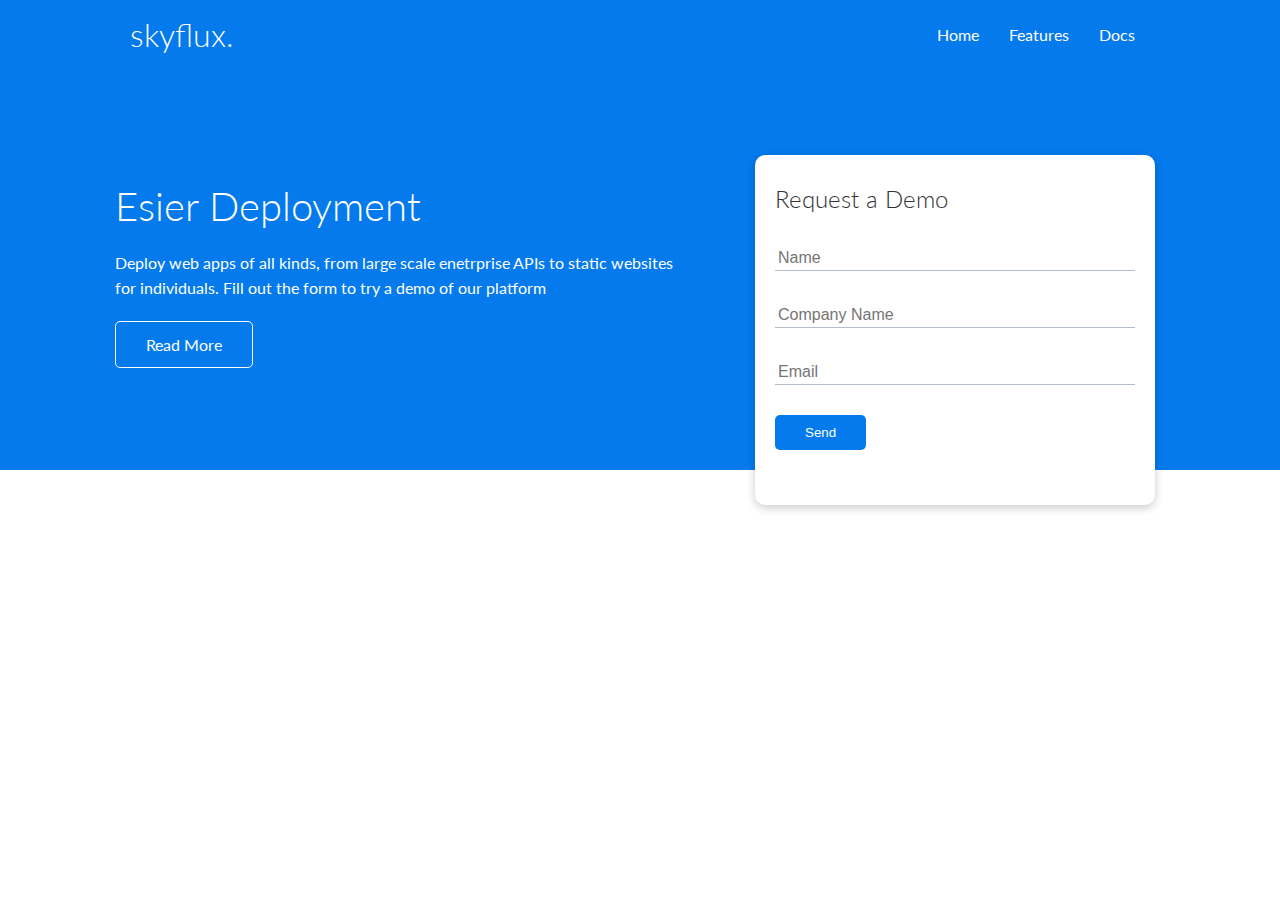
==== index.html @ a251e5e6 "Button style" ====
<!DOCTYPE html>
<html lang="en">
<head>
    <meta charset="UTF-8">
    <meta name="viewport" content="width=device-width, initial-scale=1.0">
    <link rel="stylesheet" href="https://cdnjs.cloudflare.com/ajax/libs/font-awesome/5.15.1/css/all.min.css" integrity="sha512-+4zCK9k+qNFUR5X+cKL9EIR+ZOhtIloNl9GIKS57V1MyNsYpYcUrUeQc9vNfzsWfV28IaLL3i96P9sdNyeRssA==" crossorigin="anonymous" />
    <link rel="stylesheet" href="css/style.css">
    <title>skyflux | Cloud Hosting For Everyone</title>
</head>
<body>
    <!-- Navbar -->
    <div class="navbar">
        <div class="container flex">
            <h1 class="logo">skyflux.</h1>
            <nav>
                <ul>
                    <li><a href="index.html">Home</a>
                    <li><a href="features.html">Features</a>
                    <li><a href="docs.html">Docs</a>
                    </li>
                </ul>
            </nav>
        </div>
    </div>

    <!-- Showcase -->

    <section class="showcase">
        <div class="container grid">
            <div class="showcase-text">
                <h1>Esier Deployment</h1>
                <p>Deploy web apps of all kinds, from large scale enetrprise APIs to static websites for individuals. Fill out the form to try a demo of our platform</p>
                <a href="features.html" class="btn btn-outline">Read More</a>
            </div>

        <div class="showcase-form card">
            <h2>Request a Demo</h2>
            <form>
                <div class="form-control">
                    <input type="text" name="name" placeholder="Name" required>
                </div>
                <div class="form-control">
                    <input type="text" name="company" placeholder="Company Name" required>
                </div>
                <div class="form-control">
                    <input type="text" name="email" placeholder="Email" required>
                </div>
                <input type="submit" value="Send" class="btn btn-primary">
            </form>
        </div>
    </div>
    </section>

</body>
</html>
---- css/style.css ----
@import url('https://fonts.googleapis.com/css2?family=Lato:wght@300&display=swap');

:root {
    --primary-color: #047aed;
}


* {
    box-sizing: border-box;
    padding: 0; 
    margin: 0;
}

body {
    font-family: 'lato', sans-serif;
    color: #333;
    line-height: 1.6;
}

li {
    list-style: none;
}

a {
    text-decoration: none;
    color: #333;
}

h1, h2 {
    font-weight: 300;
    line-height: 1.2;
    margin: 10px 0;
}

p {
    margin: 10px 0;
}
/* Navbar */
img {
    width: 100%;
}

.navbar {
    background-color: var(--primary-color);
    color: #fff;
    height: 70px;
}

.navbar ul {
    display: flex;
}

.navbar a {
    color: #fff;
    padding: 10px;
    margin: 0 5px;
}

.navbar a:hover {
    border-bottom: 2px #fff solid;
}

.navbar .flex {
    justify-content: space-between;
}

/* Showcase */
.showcase {
    height: 400px;
    background-color: var(--primary-color);
    color: #fff;
    position: relative;
}

.showcase h1 {
    font-size: 40px;
}

.showcase p {
    margin: 20px 0;
}

.showcase .grid {
    overflow: visible;
    grid-template-columns: 55% 45%;
    gap: 30px;
}

.showcase-form {
    position: relative;
    top: 60px;
    height: 350px;
    width: 400px;
    padding: 40px;
    z-index: 100;
    justify-self: flex-end;
}

.showcase-form .form-control {
    margin: 30px 0;
}

.showcase-form input[type='text'],
.showcase-form input[type='email'] {
    border: 0;
    border-bottom: 1px solid #b4becb;
    width: 100%;
    padding: 3px;
    font-size: 16px;
}

.showcase-form input:focus {
    outline: none;
}

/* Utilities */
.container {
    max-width: 1100px;
    margin: 0 auto;
    overflow: auto;
    padding: 0 40px;
}

.card {
    background-color: #fff;
    color: #333;
    border-radius: 10px;
    box-shadow: 0 3px 10px rgba(0,0,0, 0.2);
    padding: 20px;
    margin: 10px;
}

.btn {
    display: inline-block;
    padding: 10px 30px;
    cursor: pointer;
    background: var(--primary-color);
    color: #fff;
    border: none;
    border-radius: 5px;
}

.btn-outline {
    background-color: transparent;
    border: 1px #fff solid;
}

.btn:hover {
    transform:  scale(0.98);
}

.flex {
    display: flex;    
    justify-content: center;
    align-items: center;
    height: 100%;
}

.grid {
    display: grid;
    grid-template-columns: repeat(2, 1fr);
    gap: 20px;
    justify-content: center;
    align-items: center;
    height: 100% ;
}
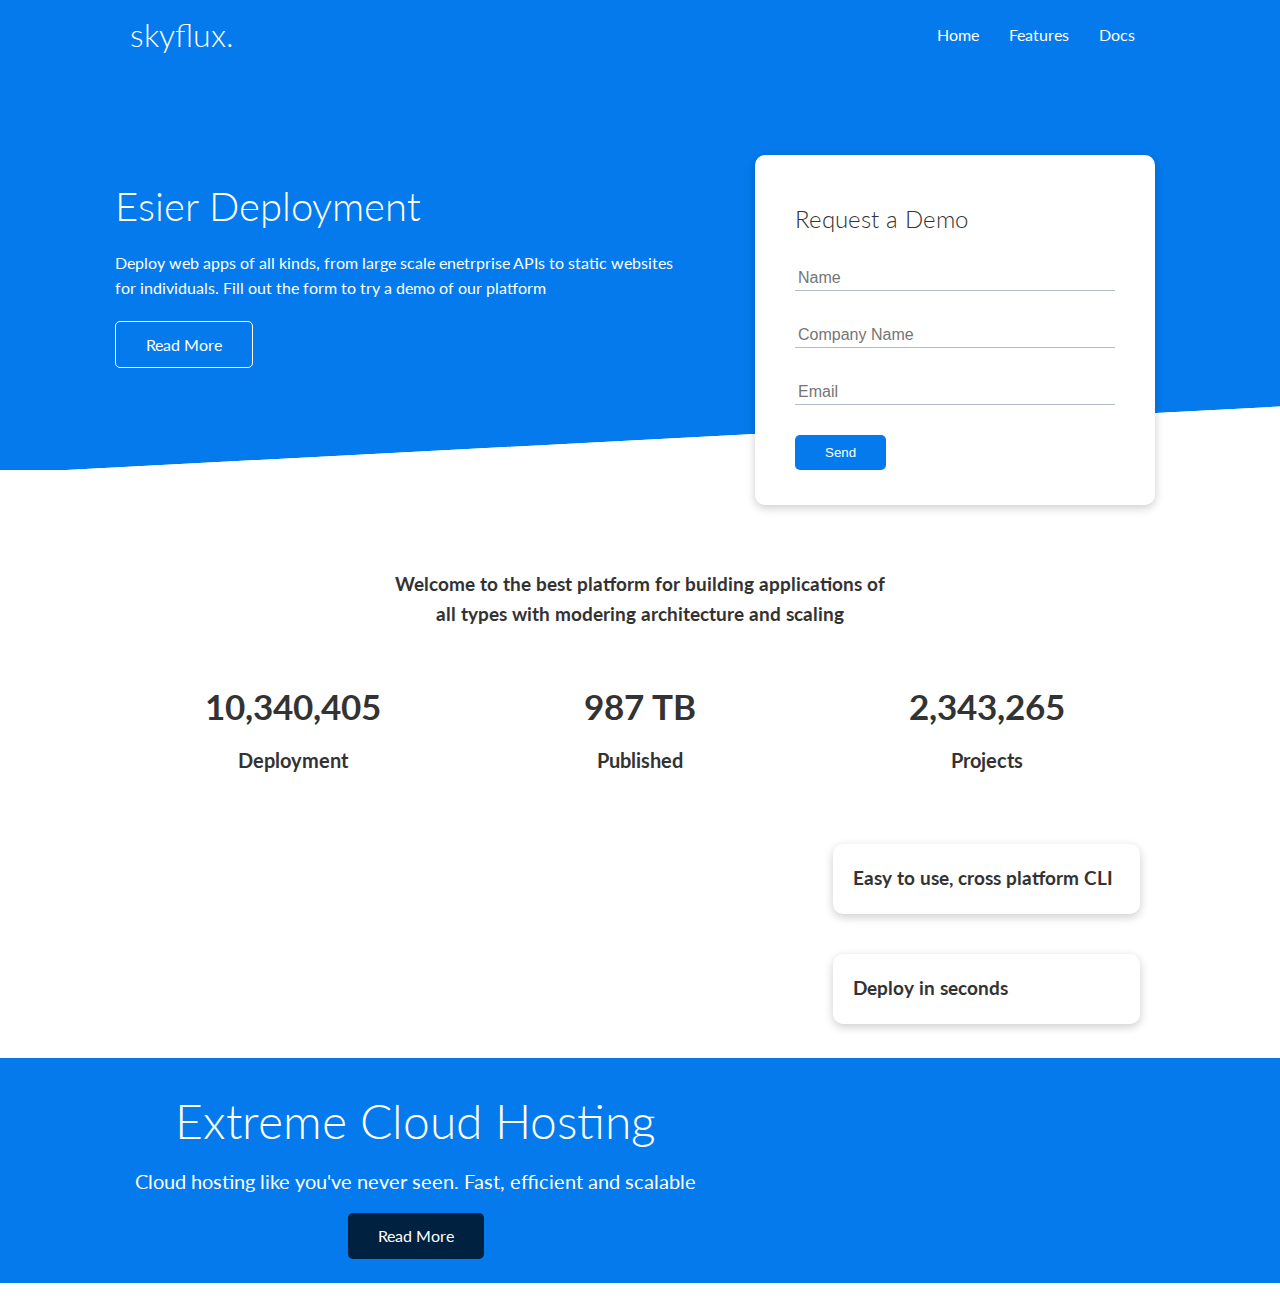
==== commit b4db318f: "Expad frameworks, sizes and button styles" ====
--- a/index.html
+++ b/index.html
@@ -4,6 +4,7 @@
     <meta charset="UTF-8">
     <meta name="viewport" content="width=device-width, initial-scale=1.0">
     <link rel="stylesheet" href="https://cdnjs.cloudflare.com/ajax/libs/font-awesome/5.15.1/css/all.min.css" integrity="sha512-+4zCK9k+qNFUR5X+cKL9EIR+ZOhtIloNl9GIKS57V1MyNsYpYcUrUeQc9vNfzsWfV28IaLL3i96P9sdNyeRssA==" crossorigin="anonymous" />
+    <link rel="stylesheet" href="css/utilities.css">
     <link rel="stylesheet" href="css/style.css">
     <title>skyflux | Cloud Hosting For Everyone</title>
 </head>
@@ -51,5 +52,60 @@
     </div>
     </section>
 
+    <!-- Stats -->
+
+    <section class="stats">
+        <div class="container">
+            <h3 class="stats-heading text-center my-1">
+                Welcome to the best platform for building applications of all types with modering architecture and scaling
+            </h3>
+
+            <div class="grid grid-3 text-center my-4">
+                <div>
+                    <i class="fas fa-server fa-3x"></i>
+                    <h3>10,340,405</h3>
+                    <p class="text-secondary">Deployment</p>
+                </div>
+                <div>
+                    <i class="fas fa-upload fa-3x"></i>
+                    <h3>987 TB</h3>
+                    <p class="text-secondary">Published</p>
+                </div>
+                <div>
+                    <i class="fas fa-project-diagram fa-3x"></i>
+                    <h3>2,343,265</h3>
+                    <p class="text-secondary">Projects</p>
+                </div>
+            </div>
+        </div>
+    </section>
+
+    <!-- Cli -->
+    <section class="cli">
+        <div class="container grid">
+            <img src="images/cli.png" alt="">
+            <div class="card">
+                <h3>Easy to use, cross platform CLI</h3>
+            </div>
+            <div class="card">
+                <h3>Deploy in seconds</h3>
+            </div>
+        </div>
+    </section>
+
+    <!-- Cloud -->
+
+    <section class="cloud bg-primary my-2 py-2">
+        <div class="container grid">
+            <div class="text-center">
+                <h2 class="lg">Extreme Cloud Hosting</h2>
+                <p class="lead my-1">Cloud hosting like you've never seen. Fast, efficient and scalable</p>
+                <a href="features.html" class="btn btn-dark">Read More</a>
+            </div>
+            <img src="images/cloud.png" alt="">
+        </div>
+
+    </section>
+
 </body>
 </html>--- a/css/utilities.css
+++ b/css/utilities.css
@@ -0,0 +1,191 @@
+.container {
+    max-width: 1100px;
+    margin: 0 auto;
+    overflow: auto;
+    padding: 0 40px;
+}
+
+.card {
+    background-color: #fff;
+    color: #333;
+    border-radius: 10px;
+    box-shadow: 0 3px 10px rgba(0,0,0, 0.2);
+    padding: 20px;
+    margin: 10px;
+}
+
+.btn {
+    display: inline-block;
+    padding: 10px 30px;
+    cursor: pointer;
+    background: var(--primary-color);
+    color: #fff;
+    border: none;
+    border-radius: 5px;
+}
+
+.btn-outline {
+    background-color: transparent;
+    border: 1px #fff solid;
+}
+
+.btn:hover {
+    transform:  scale(0.98);
+}
+
+/* Backgrounds & colored buttons */
+.bg-primary,
+.btn-primary {
+    background-color: var(--primary-color);
+    color: #fff;
+}
+
+.bg-secondary,
+.btn-secondary {
+    background-color: var(--secondary-color);
+    color: #fff;
+}
+
+.bg-dark,
+.btn-dark {
+    background-color: var(--dark-color);
+    color: #fff;
+}
+
+.bg-light,
+.btn-light {
+    background-color: var(--light-color);
+    color: #333;
+}
+
+/* Text sizes */
+.lead {
+    font-size: 20px;
+}
+
+.sm {
+    font-size: 1rem;
+}
+
+.md {
+    font-size: 2rem;
+}
+
+.lg {
+    font-size: 3rem;
+}
+
+.xl {
+    font-size: 4rem;
+}
+
+
+
+.text-center {
+    text-align: center;
+}
+
+
+.flex {
+    display: flex;    
+    justify-content: center;
+    align-items: center;
+    height: 100%;
+}
+
+.grid {
+    display: grid;
+    grid-template-columns: repeat(2, 1fr);
+    gap: 20px;
+    justify-content: center;
+    align-items: center;
+    height: 100% ;
+}
+
+.grid-3 {
+    grid-template-columns: repeat(3, 1fr); 
+}
+
+/* Margin */
+
+.my-1 {
+    margin: 1rem 0;
+}
+
+.my-2 {
+    margin: 1.5rem 0;
+}
+
+.my-3 {
+    margin: 2rem 0;
+}
+
+.my-4 {
+    margin: 3rem 0;
+}
+
+.my-5 {
+    margin: 4rem 0;
+}
+
+.m-1 {
+    margin: 1rem;
+}
+
+.m-2 {
+    margin: 1.5rem;
+}
+
+.m-3 {
+    margin: 2rem;
+}
+
+.m-4 {
+    margin: 3rem;
+}
+
+.m-5 {
+    margin: 4rem;
+}
+
+/* Padding */
+
+.py-1 {
+    padding: 1rem 0;
+}
+
+.py-2 {
+    padding: 1.5rem 0;
+}
+
+.py-3 {
+    padding: 2rem 0;
+}
+
+.py-4 {
+    padding: 3rem 0;
+}
+
+.py-5 {
+    padding: 4rem 0;
+}
+
+.p-1 {
+    padding: 1rem;
+}
+
+.p-2 {
+    padding: 1.5rem;
+}
+
+.p-3 {
+    padding: 2rem;
+}
+
+.p-4 {
+    padding: 3rem;
+}
+
+.p-5 {
+    padding: 4rem;
+}
--- a/css/style.css
+++ b/css/style.css
@@ -2,6 +2,9 @@
 
 :root {
     --primary-color: #047aed;
+    --secondary-color: #1c3fa8;
+    --dark-color: #002240;
+    --light-color: #f4f4f4;
 }
 
 
@@ -60,6 +63,13 @@
     border-bottom: 2px #fff solid;
 }
 
+/* Backgrounds & colored buttons */
+.bg-primary,
+.btn-primary {
+    background-color: var(--primary-color);
+    color: #fff;
+}
+
 .navbar .flex {
     justify-content: space-between;
 }
@@ -113,54 +123,54 @@
     outline: none;
 }
 
-/* Utilities */
-.container {
-    max-width: 1100px;
-    margin: 0 auto;
-    overflow: auto;
-    padding: 0 40px;
+.showcase::before,
+.showcase::after {
+    content: '';
+    position: absolute;
+    height: 100px;
+    bottom: -70px;
+    right: 0;
+    left: 0;
+    background-color: #fff;
+    transform: skewY(-3deg);
+    -webkit-transform: skewY(-3deg); 
+    -moz-transform: skewY(-3deg);
+    -ms-transform: skewY(-3deg);
 }
 
-.card {
-    background-color: #fff;
-    color: #333;
-    border-radius: 10px;
-    box-shadow: 0 3px 10px rgba(0,0,0, 0.2);
-    padding: 20px;
-    margin: 10px;
+/* Stats */
+.stats {
+    padding-top: 100px;
 }
 
-.btn {
-    display: inline-block;
-    padding: 10px 30px;
-    cursor: pointer;
-    background: var(--primary-color);
-    color: #fff;
-    border: none;
-    border-radius: 5px;
+
+.stats-heading {
+    max-width: 500px;
+    margin: auto;
 }
 
-.btn-outline {
-    background-color: transparent;
-    border: 1px #fff solid;
+.stats .grid h3 {
+    font-size: 35px;
 }
 
-.btn:hover {
-    transform:  scale(0.98);
+.stats .grid p {
+    font-size: 20px;
+    font-weight: bold;
 }
 
-.flex {
-    display: flex;    
-    justify-content: center;
-    align-items: center;
-    height: 100%;
+/* Cli */
+
+.cli .grid {
+    grid-template-columns: repeat(3,1fr);
+    grid-template-rows: repeat(2, 1fr );
 }
 
-.grid {
-    display: grid;
-    grid-template-columns: repeat(2, 1fr);
-    gap: 20px;
-    justify-content: center;
-    align-items: center;
-    height: 100% ;
+.cli .grid > *:first-child {
+    grid-column: 1 / span 2;
+    grid-row: 1 / span 2;
+}
+
+/* Cloud */
+.cloud .grid {
+    grid-template-columns: 4fr 3fr;
 }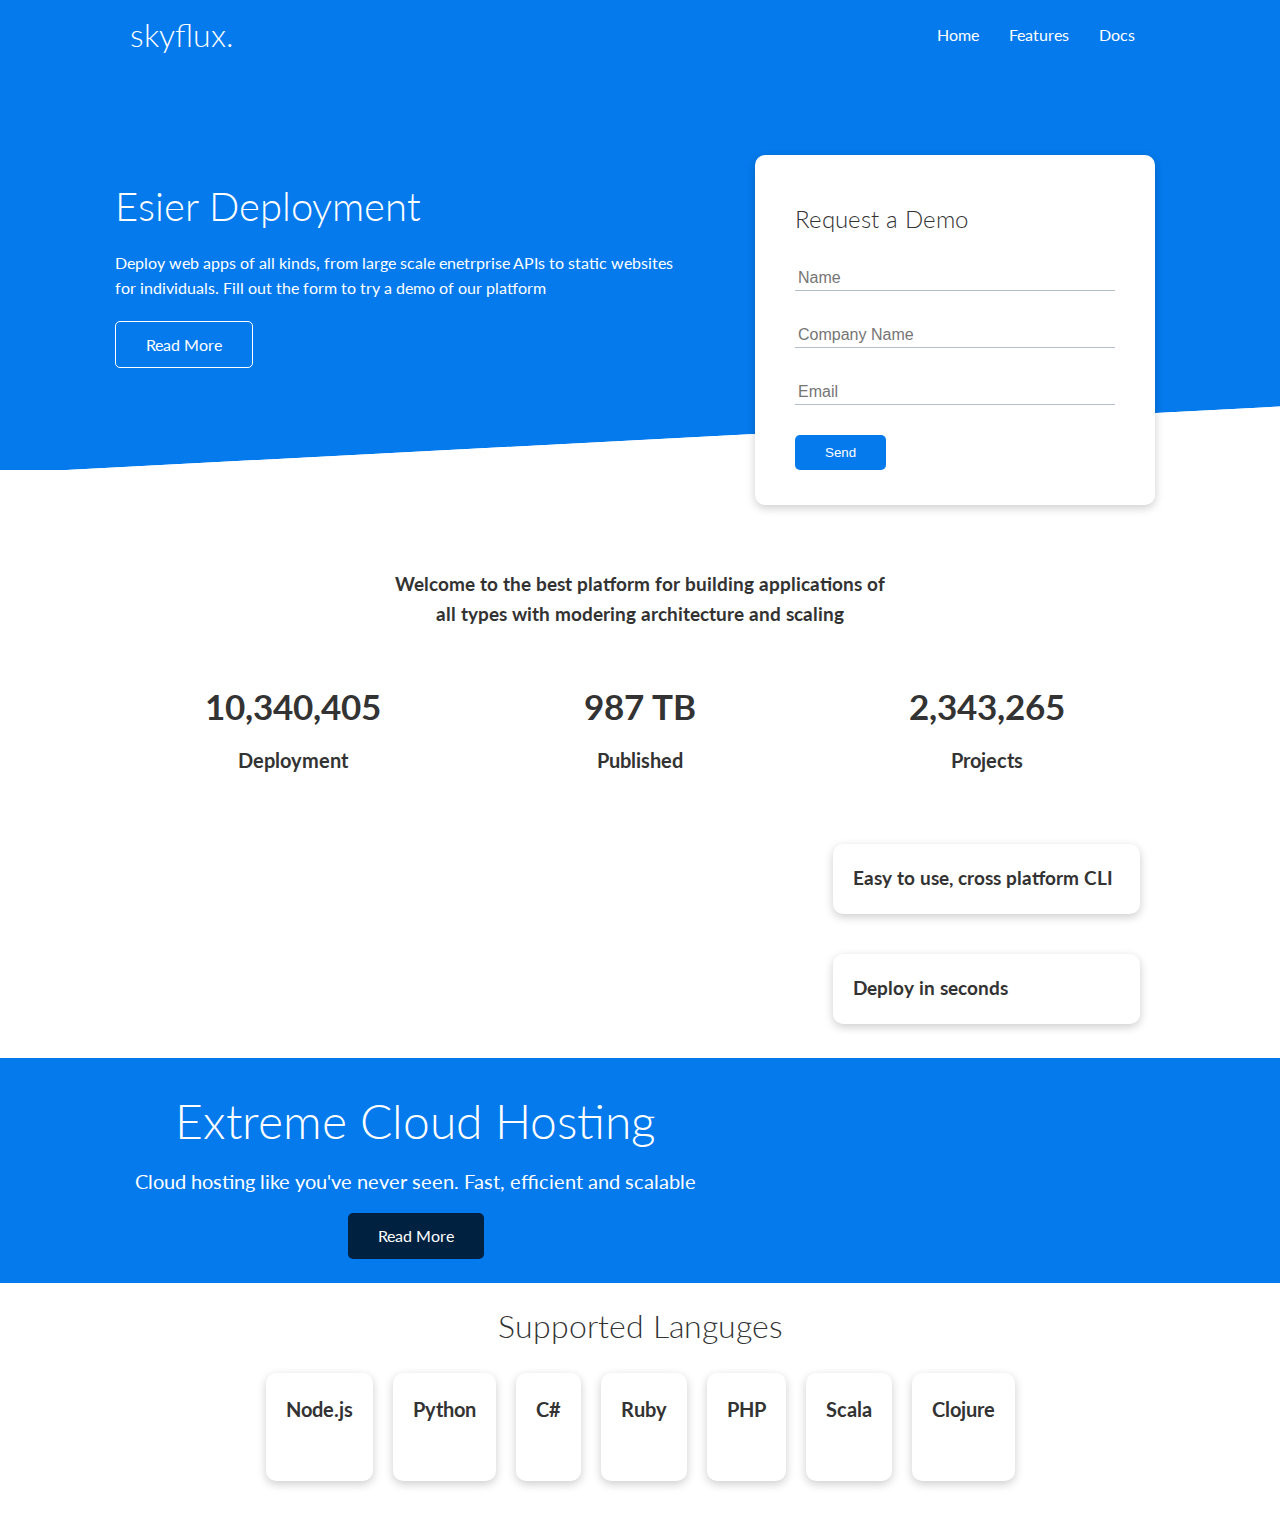
==== commit 06126ed4: "Add language section" ====
--- a/index.html
+++ b/index.html
@@ -94,7 +94,6 @@
     </section>
 
     <!-- Cloud -->
-
     <section class="cloud bg-primary my-2 py-2">
         <div class="container grid">
             <div class="text-center">
@@ -104,8 +103,43 @@
             </div>
             <img src="images/cloud.png" alt="">
         </div>
-
     </section>
 
+    <!-- Languages -->
+    <section class="languages">
+        <h2 class="md text-center my-y2">
+            Supported Languges
+        </h2>
+        <div class="container flex">
+            <div class="card">
+                <h4>Node.js</h4>
+                <img src="images/logos/node.png" alt="">
+            </div>
+            <div class="card">
+                <h4>Python</h4>
+                <img src="images/logos/python.png" alt="">
+            </div>
+             <div class="card">
+                <h4>C#</h4>
+                <img src="images/logos/csharp.png" alt="">
+            </div>
+             <div class="card">
+                <h4>Ruby</h4>
+                <img src="images/logos/ruby.png" alt="">
+            </div>
+            <div class="card">
+                <h4>PHP</h4>
+                <img src="images/logos/php.png" alt="">
+             </div>
+            <div class="card">
+                <h4>Scala</h4>
+                <img src="images/logos/scala.png" alt="">
+            </div>
+            <div class="card">
+                <h4>Clojure</h4>
+                <img src="images/logos/clojure.png" alt="">
+            </div>
+        </div>
+    </section>
 </body>
 </html>--- a/css/style.css
+++ b/css/style.css
@@ -61,13 +61,6 @@
 
 .navbar a:hover {
     border-bottom: 2px #fff solid;
-}
-
-/* Backgrounds & colored buttons */
-.bg-primary,
-.btn-primary {
-    background-color: var(--primary-color);
-    color: #fff;
 }
 
 .navbar .flex {
@@ -173,4 +166,24 @@
 /* Cloud */
 .cloud .grid {
     grid-template-columns: 4fr 3fr;
+}
+
+/* Languages */
+
+.languages .flex {
+    flex-wrap: wrap;
+}
+.languages .card {
+    text-align: center;
+    margin: 18px 10px 40px;
+    transition: transform 100ms ease-in;
+}
+
+.languages .card h4 {
+    font-size:20px;
+    margin-bottom: 10px;
+}
+
+.languages .card:hover {
+    transform: translateY(-15px);
 }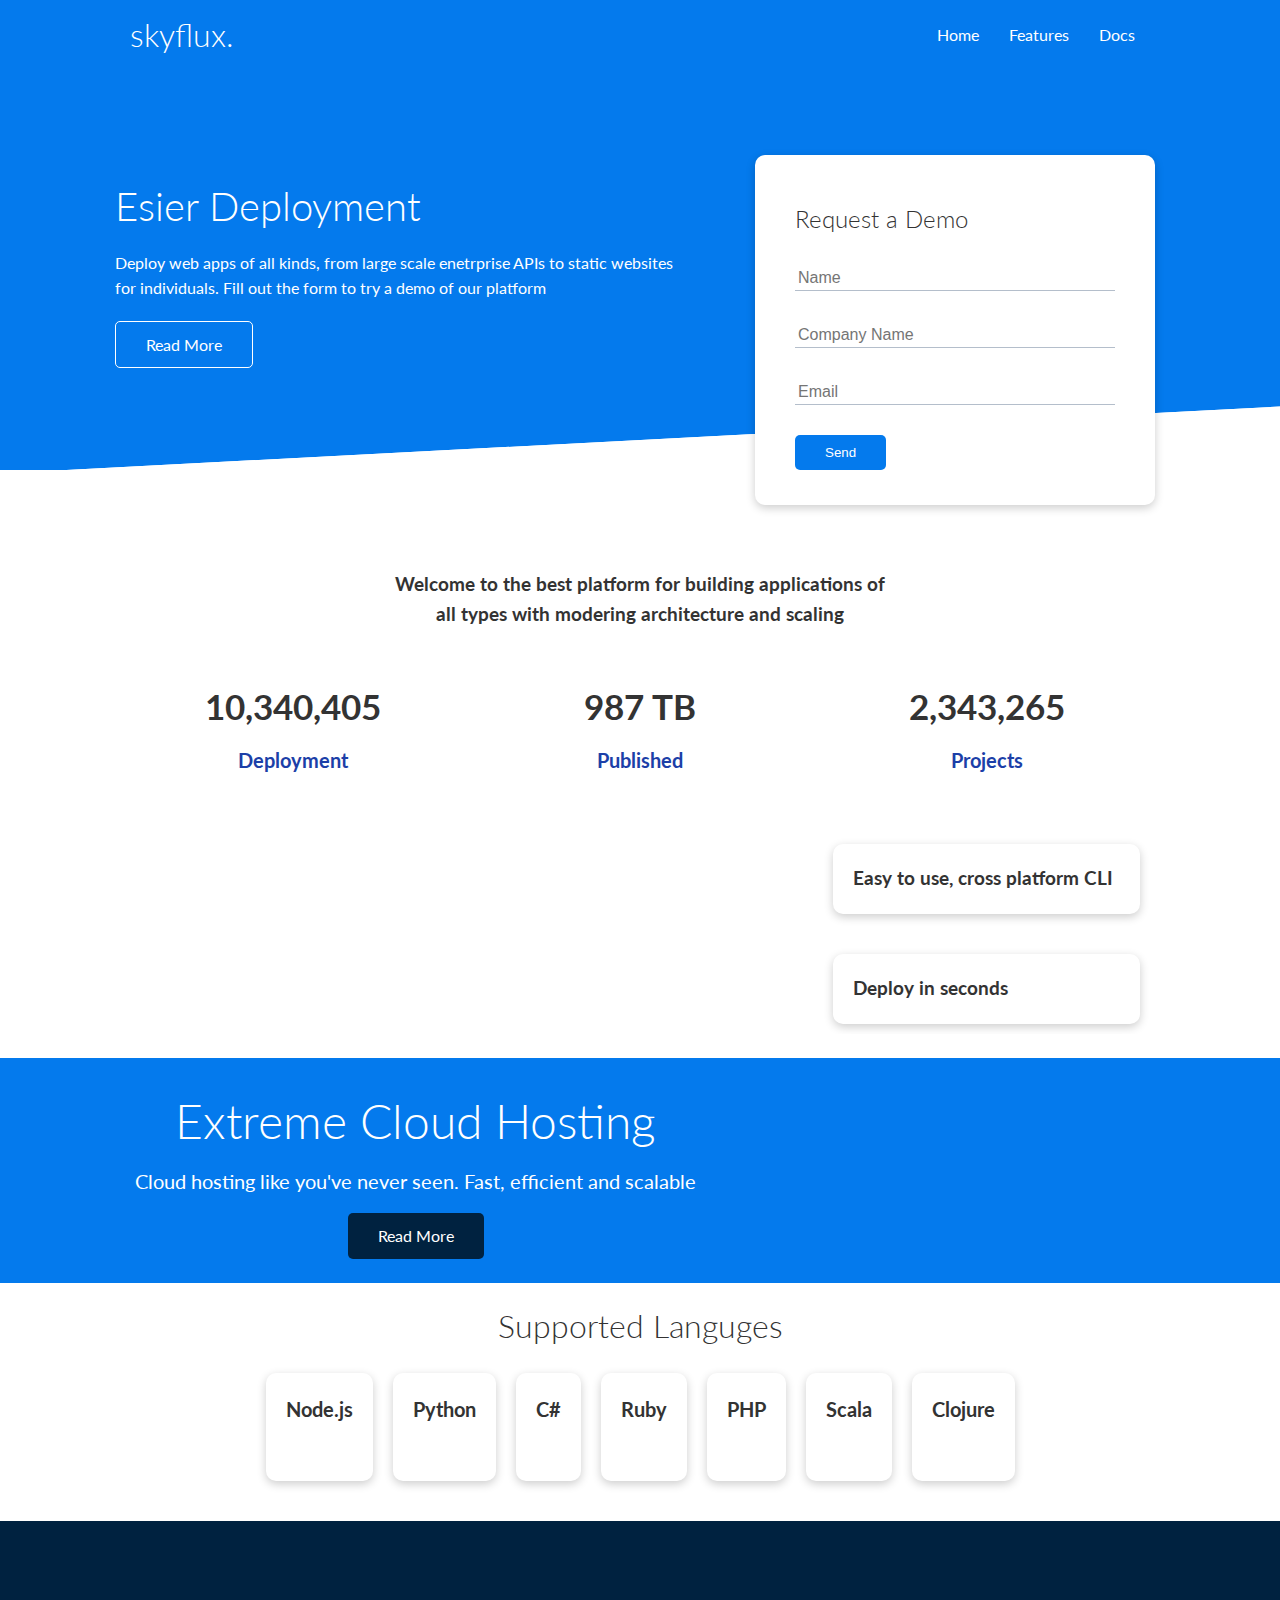
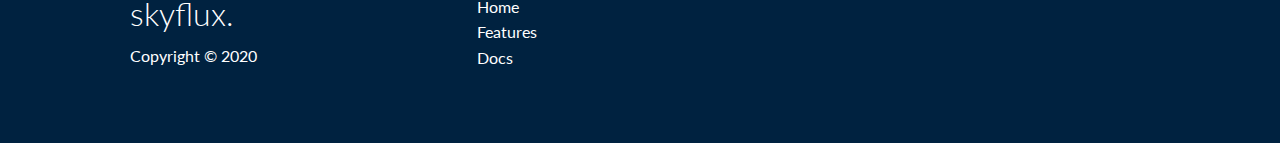
==== commit 74afd868: "Merge pull request #3 from rusldev/main-final" ====
--- a/index.html
+++ b/index.html
@@ -141,5 +141,35 @@
             </div>
         </div>
     </section>
+
+    <!-- Footer -->
+    <footer class="footer bg-dark py-5">
+        <div class="container grid grid-3">
+            <div>
+                <h1>skyflux.                 
+                </h1>
+                <p>Copyright &copy; 2020</p>
+            </div>
+            <nav>
+                <ul>
+                    <li>
+                        <a href="index.html">Home</a>
+                    </li>
+                    <li>
+                        <a href="features.html">Features</a>
+                    </li>
+                    <li>
+                        <a href="docs.html">Docs</a>
+                    </li>
+                </ul>
+            </nav>
+            <div class="social">
+                <a href="#"><i class="fab fa-github fa-2x"></i></a>
+                <a href="#"><i class="fab fa-facebook fa-2x"></i></a>
+                <a href="#"><i class="fab fa-instagram fa-2x"></i></a>
+                <a href="#"><i class="fab fa-twitter fa-2x"></i></a>
+            </div>
+        </div>
+    </footer>
 </body>
 </html>--- a/css/utilities.css
+++ b/css/utilities.css
@@ -58,6 +58,33 @@
     color: #333;
 }
 
+.bg-primary a,
+.btn-primary a,
+.bg-secondary a,
+.btn-secondary a,
+.bg-dark a,
+.btn-dark a {
+color: #fff;
+}
+
+/* Text colors */
+.text-primary {
+    color: var(--primary-color);
+}
+
+.text-secondary {
+    color: var(--secondary-color);
+}
+
+.text-dark {
+    color: var(--dark-color);
+}
+
+.text-light {
+    color: var(--light-color);
+}
+
+
 /* Text sizes */
 .lead {
     font-size: 20px;
@@ -85,6 +112,27 @@
     text-align: center;
 }
 
+/* Alert */
+.alert {
+    background-color: var(--light-color);
+    padding: 10px 20px;
+    font-weight: bold;
+    margin-bottom: 15px 0;
+}
+
+.alert i {
+    margin-right: 10px;
+}
+
+.alert-success {
+    background-color: var(--success-color);
+    color: #fff;
+}
+
+.alert-error {
+    background-color: var(--error-color);
+    color: #fff;
+}
 
 .flex {
     display: flex;    
--- a/css/style.css
+++ b/css/style.css
@@ -5,6 +5,8 @@
     --secondary-color: #1c3fa8;
     --dark-color: #002240;
     --light-color: #f4f4f4;
+    --success-color: #5cb85c;
+    --error-color: #d9534f;
 }
 
 
@@ -41,6 +43,12 @@
 /* Navbar */
 img {
     width: 100%;
+}
+
+code, pre {
+    background: #333 ;
+    color: #fff;
+    padding: 10px;
 }
 
 .navbar {
@@ -186,4 +194,120 @@
 
 .languages .card:hover {
     transform: translateY(-15px);
+}
+
+/* Features */
+
+.features-head img, .docs-head img {
+    width: 200px;
+    justify-self: flex-end;
+}
+
+.features-sub-head img {
+    width: 300px;
+    justify-self: flex-end;
+}
+
+.features-main .card > i {
+    margin-right: 20px;
+
+}
+
+.features-main .grid {
+    padding: 30px;
+}
+
+.features-main .grid > *:first-child{
+    grid-column: 1 / span 3;
+}
+
+.features-main .grid > *:nth-child(2){
+    grid-column: 1 / span 2;
+}
+
+/* Docs */
+.docs-main h3 {
+    margin: 20px 0;
+}
+
+.docs-main .grid {
+    grid-template-columns: 1fr 2fr;
+    align-items: flex-start;
+}
+
+.docs-main nav li {
+    font-size: 17px;
+    border-bottom: 5px;
+    margin-bottom: 5px;
+    border-bottom: 1px #ccc solid;
+}
+.docs-main a:hover {
+    font-weight: bold;
+}
+/* Footer */
+
+.footer .social a {
+    margin: 0 10px;
+}
+
+/* Tablets and under */
+@media (max-width: 768px) {
+    .grid,
+    .showcase .grid,
+    .stats .grid,
+    .cli .grid,
+    .cloud, .grid,
+    .features-main .grid,
+    .docs-main .grid {
+        grid-template-columns: 1fr;
+        grid-template-rows: 1fr;
+    }
+
+    .showcase {
+        height: auto;
+    }
+
+    .showcase-text {
+        text-align: center;
+        margin-top: 40px;
+    }
+
+    .showcase-form {
+        justify-self: center;
+        margin: auto;
+    }
+    .cli .grid > *:first-child {
+        grid-column: 1;
+        grid-row: 1a;
+    }
+    .features-head,
+    .features-sub-head,
+    .docs-head {
+        text-align: center;
+    }
+    .features-head img,
+    .features-sub-head img,
+    .docs-head img {
+        justify-self: center;
+    }
+    .features-main .grid >*:first-child,
+    .features-main .grid >*:nth-child(2) {
+        grid-column: 1;
+    }
+}
+
+/* Mobile */
+@media(max-width: 500px) {
+    .navbar {
+        height: 110px;
+    }
+
+    .navbar .flex {
+        flex-direction: column;
+    }
+
+    .navbar ul {
+        padding: 10px;
+        background-color: rgba(0, 0, 0, 0.1);
+    }
 }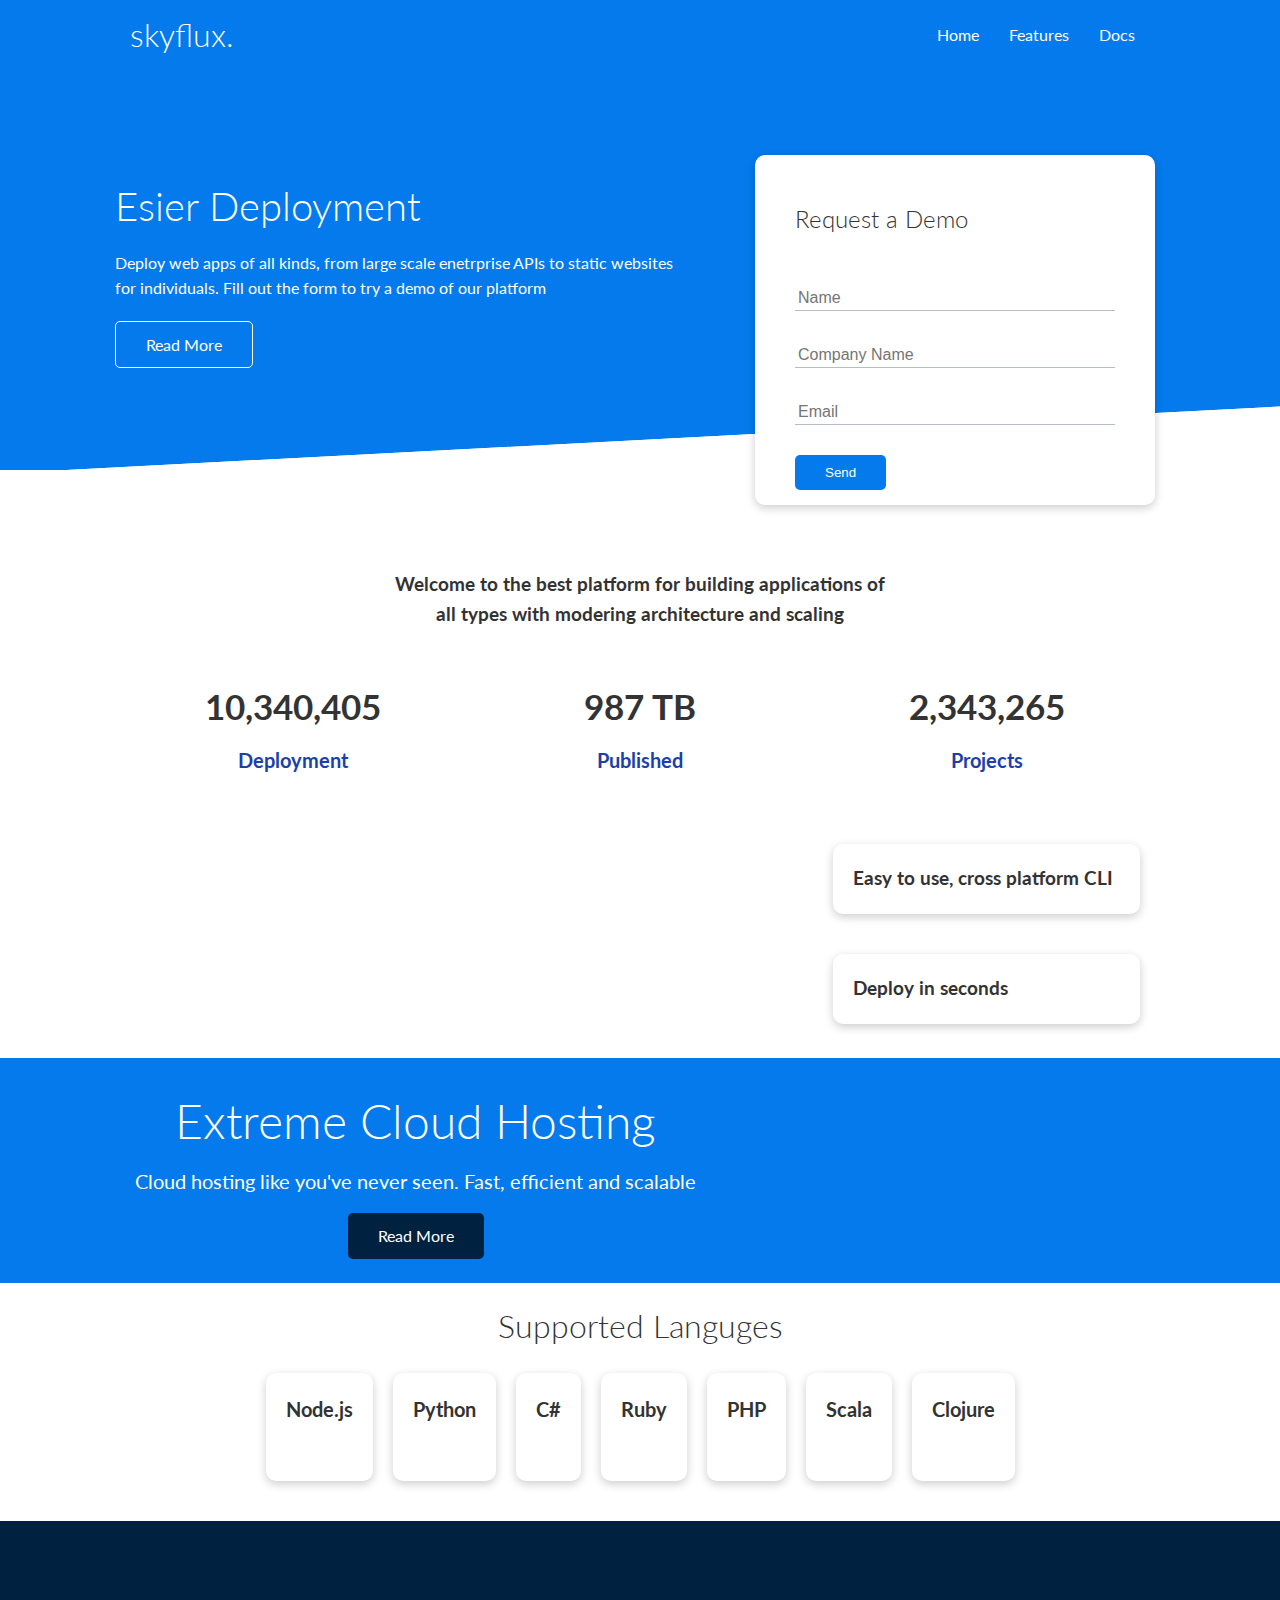
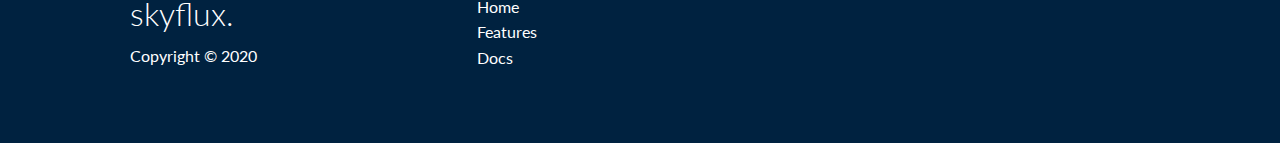
==== commit 9a33e2ff: "Merge pull request #5 from rusldev/main-final" ====
--- a/index.html
+++ b/index.html
@@ -36,7 +36,11 @@
 
         <div class="showcase-form card">
             <h2>Request a Demo</h2>
-            <form>
+            <form name="contact" method="POST" netlify-honeypot="bot-field" data-netlify="true">
+                <input type="hidden" name="form-name" value="contact">
+                <p class="hidden">
+                    <label>Don’t fill this out if you're human: <input name="bot-field" /></label>
+                  </p>
                 <div class="form-control">
                     <input type="text" name="name" placeholder="Name" required>
                 </div>
--- a/css/style.css
+++ b/css/style.css
@@ -40,17 +40,24 @@
 p {
     margin: 10px 0;
 }
-/* Navbar */
+
 img {
     width: 100%;
 }
 
-code, pre {
+code,
+pre {
     background: #333 ;
     color: #fff;
     padding: 10px;
 }
 
+.hidden {
+    visibility: hidden;
+    height: 0;
+}
+
+/* Navbar */
 .navbar {
     background-color: var(--primary-color);
     color: #fff;
@@ -96,6 +103,11 @@
     grid-template-columns: 55% 45%;
     gap: 30px;
 }
+
+.showcase-text {
+    animation: slideInFromLeft 1s ease-in;
+}
+
 
 .showcase-form {
     position: relative;
@@ -105,6 +117,7 @@
     padding: 40px;
     z-index: 100;
     justify-self: flex-end;
+    animation: slideInFromRight 1s ease-in;
 }
 
 .showcase-form .form-control {
@@ -142,6 +155,8 @@
 /* Stats */
 .stats {
     padding-top: 100px;
+    animation: slideInFromBottom 1s ease-in;
+
 }
 
 
@@ -249,6 +264,49 @@
 .footer .social a {
     margin: 0 10px;
 }
+
+/* Animations */
+@keyframes slideInFromLeft {
+    0% {
+        transform: translateX(-100%);
+    }
+
+    100% {
+        transform: translateX(0);
+    }
+}
+
+@keyframes slideInFromRight {
+    0% {
+        transform: translateX(100%);
+    }
+
+    100% {
+        transform: translateX(0);
+    }
+}
+
+@keyframes slideInFromTop {
+    0% {
+        transform: translateY(-100%);
+    }
+
+    100% {
+        transform: translateX(0);
+    }
+}
+
+@keyframes slideInFromBottom {
+    0% {
+        transform: translateY(100%);
+    }
+
+    100% {
+        transform: translateX(0);
+    }
+}
+
+
 
 /* Tablets and under */
 @media (max-width: 768px) {
@@ -270,11 +328,15 @@
     .showcase-text {
         text-align: center;
         margin-top: 40px;
+        animation: slideInFromTop 1s ease-in;
+
     }
 
     .showcase-form {
         justify-self: center;
         margin: auto;
+        animation: slideInFromBottom 1s ease-in;
+
     }
     .cli .grid > *:first-child {
         grid-column: 1;
